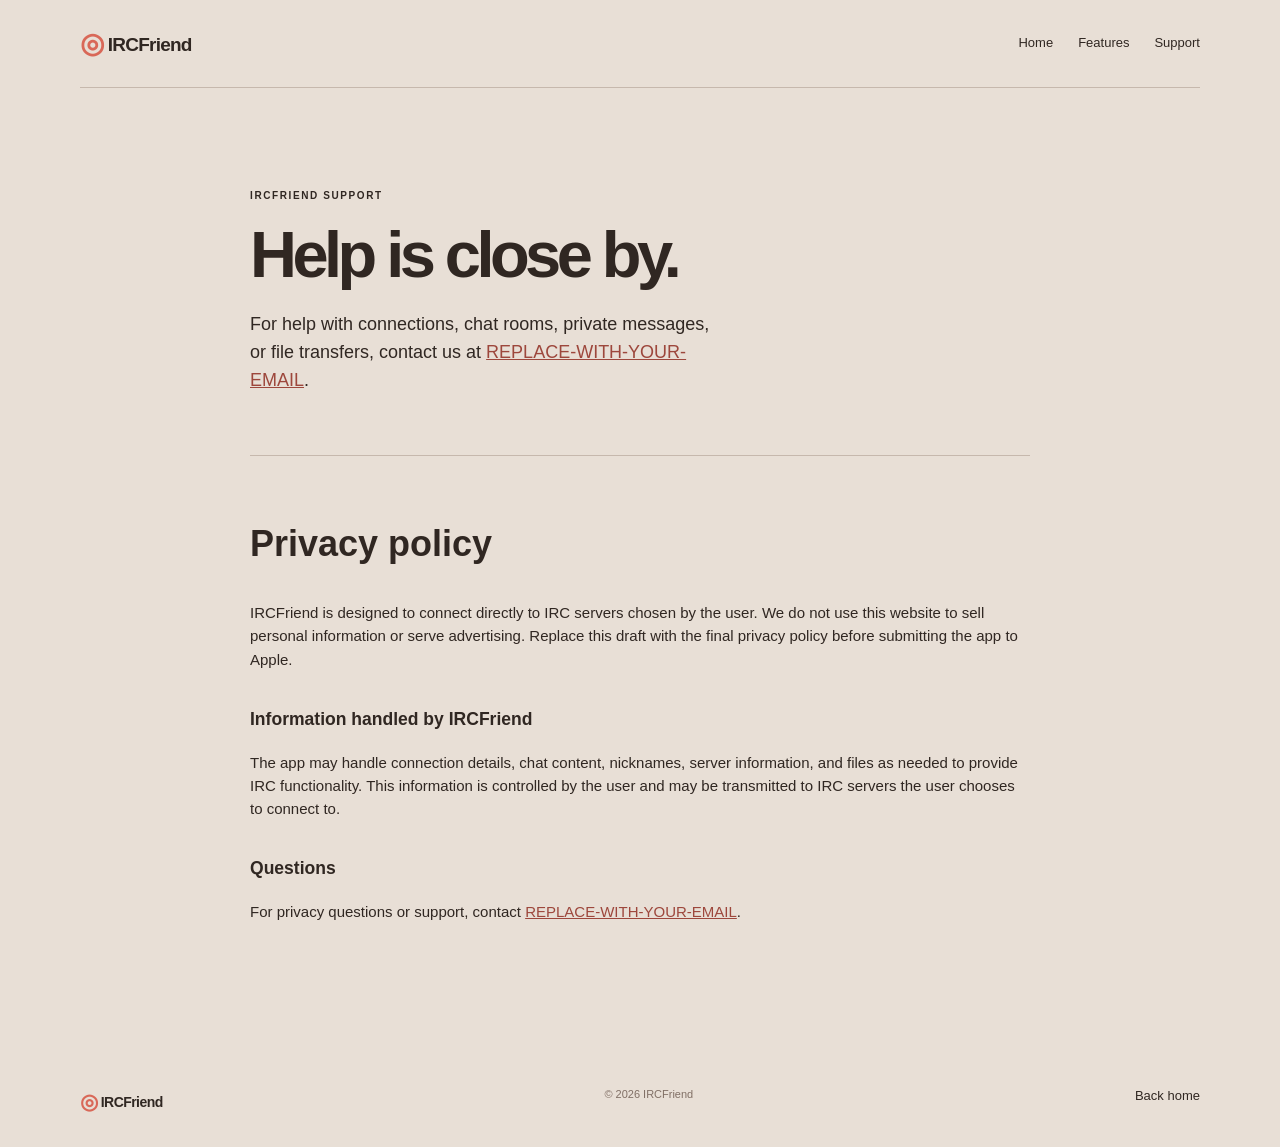
==== support.html @ 3aee5e6c "Add files via upload" ====
<!doctype html><html lang="en"><head><meta charset="utf-8"><meta name="viewport" content="width=device-width,initial-scale=1"><title>Support & Privacy — IRCFriend</title><link rel="stylesheet" href="styles.css"></head><body><header><a class="brand" href="index.html"><span>◎</span> IRCFriend</a><nav><a href="index.html">Home</a><a href="index.html#features">Features</a><a href="support.html">Support</a></nav></header><main class="narrow"><p class="eyebrow">IRCFriend support</p><h1>Help is close by.</h1><p class="lead">For help with connections, chat rooms, private messages, or file transfers, contact us at <a href="mailto:REPLACE-WITH-YOUR-EMAIL">REPLACE-WITH-YOUR-EMAIL</a>.</p><hr><h2>Privacy policy</h2><p>IRCFriend is designed to connect directly to IRC servers chosen by the user. We do not use this website to sell personal information or serve advertising. Replace this draft with the final privacy policy before submitting the app to Apple.</p><h3>Information handled by IRCFriend</h3><p>The app may handle connection details, chat content, nicknames, server information, and files as needed to provide IRC functionality. This information is controlled by the user and may be transmitted to IRC servers the user chooses to connect to.</p><h3>Questions</h3><p>For privacy questions or support, contact <a href="mailto:REPLACE-WITH-YOUR-EMAIL">REPLACE-WITH-YOUR-EMAIL</a>.</p></main><footer><a class="brand" href="index.html"><span>◎</span> IRCFriend</a><span>© 2026 IRCFriend</span><a href="index.html">Back home</a></footer></body></html>
---- styles.css ----
:root{--ink:#302722;--paper:#e8dfd6;--coral:#d96858;--blue:#658ca0;--line:#c6b8ad}*{box-sizing:border-box}body{margin:0;background:var(--paper);color:var(--ink);font:15px/1.55 Arial,Helvetica,sans-serif}header,footer,main{width:min(1120px,calc(100% - 48px));margin:auto}header{height:88px;display:flex;align-items:center;justify-content:space-between;border-bottom:1px solid var(--line)}.brand{font-weight:bold;font-size:19px;letter-spacing:-.04em;color:var(--ink);text-decoration:none}.brand span{font-size:28px;color:var(--coral);vertical-align:-2px}nav{display:flex;gap:25px;align-items:center}nav a,footer a{color:var(--ink);text-decoration:none;font-size:13px}.button{display:inline-block;background:var(--ink);color:var(--paper);padding:13px 19px;border-radius:99px;text-decoration:none;font-size:13px}.button b{margin-left:12px}.button.small{padding:9px 15px;border:1px solid var(--ink);background:transparent;color:var(--ink)}.hero{min-height:600px;display:grid;grid-template-columns:1fr 1fr;gap:70px;align-items:center;padding:80px 0}.eyebrow{text-transform:uppercase;letter-spacing:.16em;font-size:10px;font-weight:bold}.hero h1,h1{font-size:clamp(48px,6vw,78px);line-height:.96;letter-spacing:-.07em;margin:20px 0}.hero h1 i,h1 i,h2 i{font-family:Georgia,serif;font-weight:normal}.lead{font-size:18px;max-width:470px;margin:25px 0 30px}.chat{background:#f4eee8;border:1px solid var(--ink);box-shadow:14px 16px 0 #cbb8ac;transform:rotate(2deg)}.dots{padding:13px;border-bottom:1px solid var(--line);font-size:10px;color:var(--coral)}.dots span{display:block;text-align:center;margin-top:-13px;color:var(--ink)}.chat-inner{display:grid;grid-template-columns:42px 1fr 100px;min-height:270px}.chat-inner aside{padding:17px 10px;text-align:center;line-height:2.6;color:#a08e83}.chat-inner aside strong{color:var(--coral);font-size:20px}.chat-inner article{border-inline:1px solid var(--line);padding:18px 15px;font-size:11px}.chat-inner article p{margin:17px 0}.chat-inner article em{color:var(--coral);font-style:normal;font-weight:bold}.chat-inner article i{color:var(--blue);font-style:normal;font-weight:bold}.chat-inner article b{color:#b28726}.compose{border:1px solid var(--line);padding:9px;color:#a08e83;margin-top:54px}.people{text-align:left!important;font-size:10px}.people span{color:#6e8b73}.intro{padding:130px 0 80px;display:grid;grid-template-columns:1fr 2fr;gap:25px}.intro h2{font-size:clamp(42px,5vw,65px);line-height:1;letter-spacing:-.06em;margin:0}.intro>p:last-child{grid-column:2;max-width:390px}.features{display:grid;grid-template-columns:repeat(3,1fr);border-block:1px solid var(--line);margin-bottom:130px}.features article{padding:28px 28px 40px 0;border-right:1px solid var(--line)}.features article+article{padding-left:28px}.features article:last-child{border:0}.features small{color:#a08e83}.features h3{font-size:23px;letter-spacing:-.05em;margin:40px 0 12px}.features p{color:#6e5d54;max-width:250px}.download{background:var(--coral);color:var(--paper);padding:65px;display:grid;grid-template-columns:1fr 1fr;gap:60px}.download h2{font-size:clamp(42px,5vw,62px);line-height:1;margin:15px 0}.download>div:last-child{align-self:end;max-width:300px;font-family:Georgia,serif;font-size:19px}.light{background:var(--paper);color:var(--ink);font-family:Arial;font-size:13px}.download small{display:block;font:10px Arial;margin-top:14px;opacity:.8}.narrow{max-width:780px;padding:90px 0 120px}.narrow h1{font-size:65px}.narrow h2{font-size:36px;margin-top:55px}.narrow h3{margin-top:35px}.narrow a{color:#9d473c}.narrow hr{border:0;border-top:1px solid var(--line);margin:60px 0}footer{padding:28px 0;display:flex;justify-content:space-between;gap:20px;color:#806f65;font-size:11px}footer .brand{font-size:14px}footer .brand span{font-size:21px}@media(max-width:700px){header{height:72px}nav a:not(.button){display:none}.hero{display:block;padding:65px 0}.chat{margin-top:65px}.intro{display:block;padding:90px 0 60px}.intro h2{margin:20px 0}.features{display:block;margin-bottom:80px}.features article,.features article+article{border-right:0;border-bottom:1px solid var(--line);padding:25px 0 35px}.download{display:block;padding:45px 28px}.download>div:last-child{margin-top:45px}.narrow{padding:65px 0}.narrow h1{font-size:50px}footer{flex-wrap:wrap}}
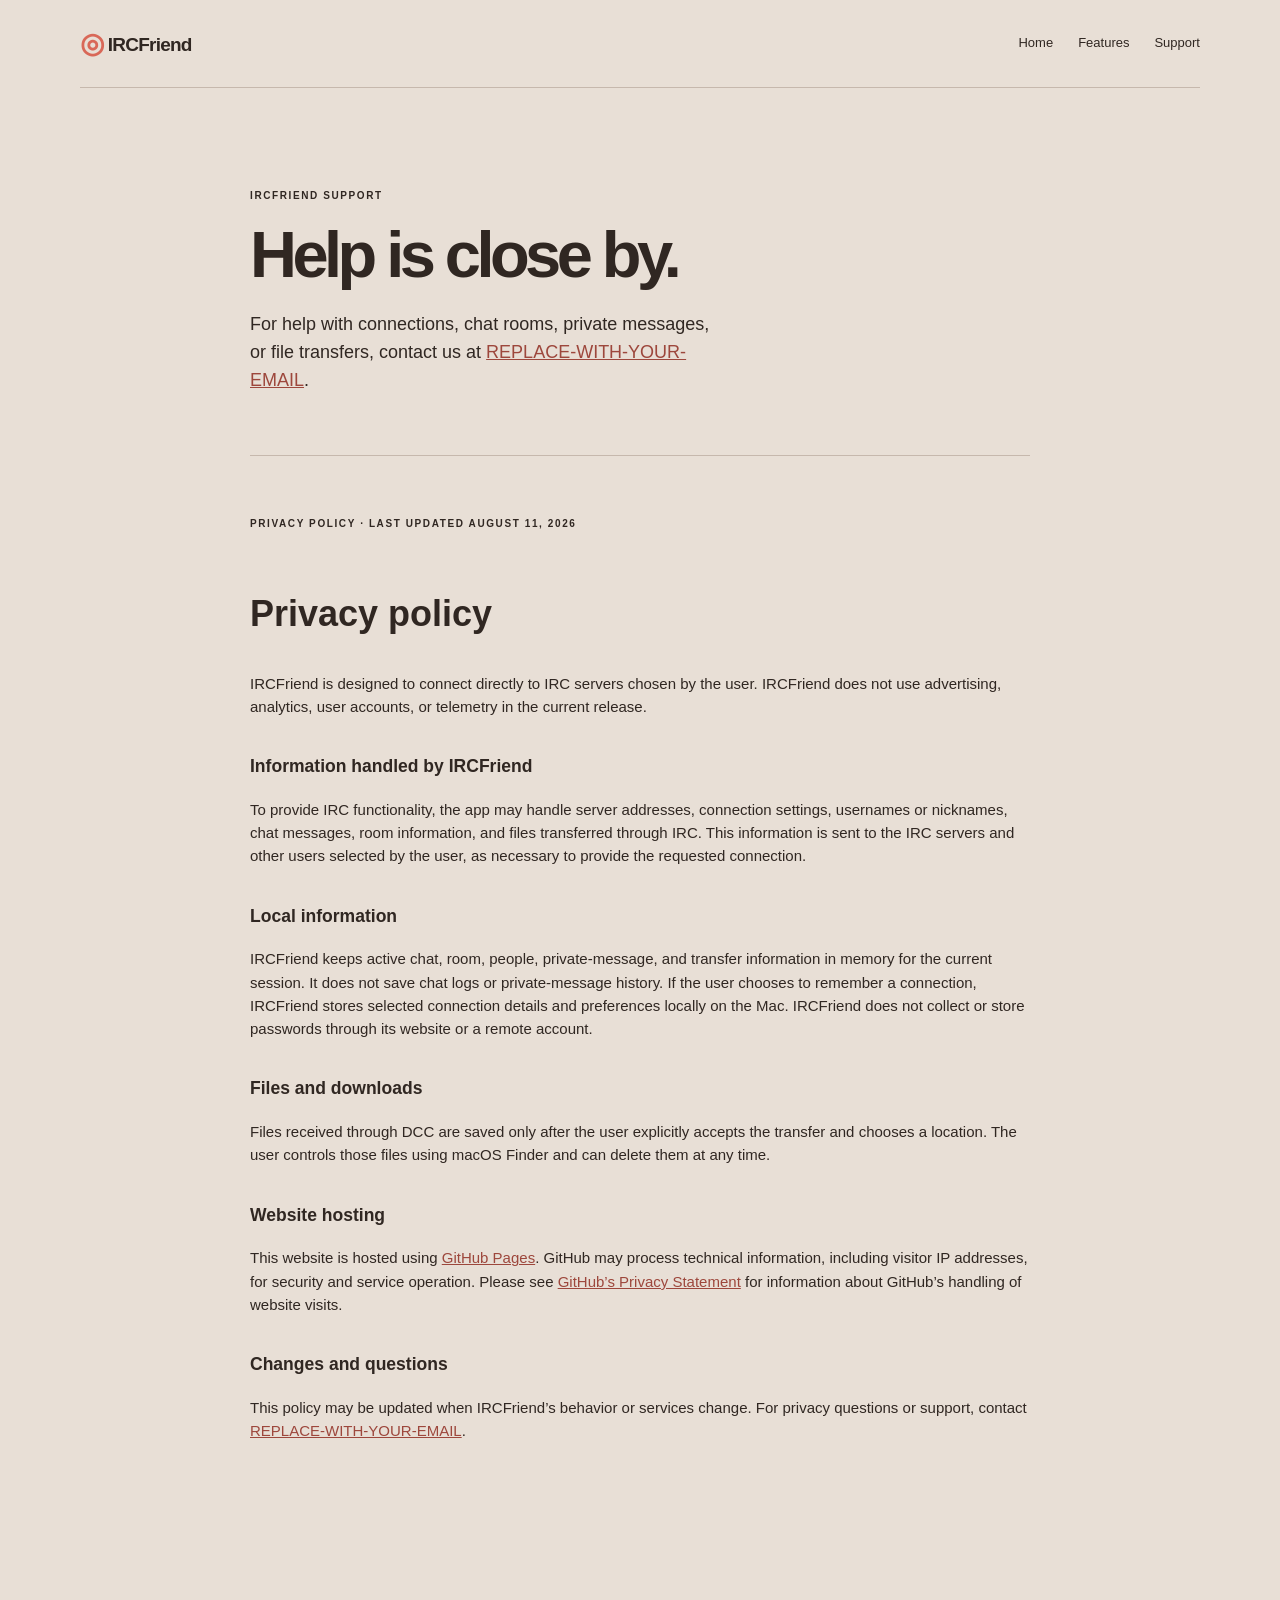
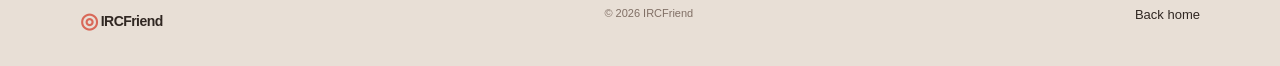
==== commit 8a0a2940: "Add files via upload" ====
--- a/support.html
+++ b/support.html
@@ -1 +1 @@
-<!doctype html><html lang="en"><head><meta charset="utf-8"><meta name="viewport" content="width=device-width,initial-scale=1"><title>Support & Privacy — IRCFriend</title><link rel="stylesheet" href="styles.css"></head><body><header><a class="brand" href="index.html"><span>◎</span> IRCFriend</a><nav><a href="index.html">Home</a><a href="index.html#features">Features</a><a href="support.html">Support</a></nav></header><main class="narrow"><p class="eyebrow">IRCFriend support</p><h1>Help is close by.</h1><p class="lead">For help with connections, chat rooms, private messages, or file transfers, contact us at <a href="mailto:REPLACE-WITH-YOUR-EMAIL">REPLACE-WITH-YOUR-EMAIL</a>.</p><hr><h2>Privacy policy</h2><p>IRCFriend is designed to connect directly to IRC servers chosen by the user. We do not use this website to sell personal information or serve advertising. Replace this draft with the final privacy policy before submitting the app to Apple.</p><h3>Information handled by IRCFriend</h3><p>The app may handle connection details, chat content, nicknames, server information, and files as needed to provide IRC functionality. This information is controlled by the user and may be transmitted to IRC servers the user chooses to connect to.</p><h3>Questions</h3><p>For privacy questions or support, contact <a href="mailto:REPLACE-WITH-YOUR-EMAIL">REPLACE-WITH-YOUR-EMAIL</a>.</p></main><footer><a class="brand" href="index.html"><span>◎</span> IRCFriend</a><span>© 2026 IRCFriend</span><a href="index.html">Back home</a></footer></body></html>
+<!doctype html><html lang="en"><head><meta charset="utf-8"><meta name="viewport" content="width=device-width,initial-scale=1"><title>Support & Privacy — IRCFriend</title><link rel="stylesheet" href="styles.css"></head><body><header><a class="brand" href="index.html"><span>◎</span> IRCFriend</a><nav><a href="index.html">Home</a><a href="index.html#features">Features</a><a href="support.html">Support</a></nav></header><main class="narrow"><p class="eyebrow">IRCFriend support</p><h1>Help is close by.</h1><p class="lead">For help with connections, chat rooms, private messages, or file transfers, contact us at <a href="mailto:REPLACE-WITH-YOUR-EMAIL">REPLACE-WITH-YOUR-EMAIL</a>.</p><hr><p class="eyebrow">Privacy policy · Last updated August 11, 2026</p><h2>Privacy policy</h2><p>IRCFriend is designed to connect directly to IRC servers chosen by the user. IRCFriend does not use advertising, analytics, user accounts, or telemetry in the current release.</p><h3>Information handled by IRCFriend</h3><p>To provide IRC functionality, the app may handle server addresses, connection settings, usernames or nicknames, chat messages, room information, and files transferred through IRC. This information is sent to the IRC servers and other users selected by the user, as necessary to provide the requested connection.</p><h3>Local information</h3><p>IRCFriend keeps active chat, room, people, private-message, and transfer information in memory for the current session. It does not save chat logs or private-message history. If the user chooses to remember a connection, IRCFriend stores selected connection details and preferences locally on the Mac. IRCFriend does not collect or store passwords through its website or a remote account.</p><h3>Files and downloads</h3><p>Files received through DCC are saved only after the user explicitly accepts the transfer and chooses a location. The user controls those files using macOS Finder and can delete them at any time.</p><h3>Website hosting</h3><p>This website is hosted using <a href="https://pages.github.com/" rel="noopener">GitHub Pages</a>. GitHub may process technical information, including visitor IP addresses, for security and service operation. Please see <a href="https://docs.github.com/en/site-policy/privacy-policies/github-privacy-statement" rel="noopener">GitHub’s Privacy Statement</a> for information about GitHub’s handling of website visits.</p><h3>Changes and questions</h3><p>This policy may be updated when IRCFriend’s behavior or services change. For privacy questions or support, contact <a href="mailto:REPLACE-WITH-YOUR-EMAIL">REPLACE-WITH-YOUR-EMAIL</a>.</p></main><footer><a class="brand" href="index.html"><span>◎</span> IRCFriend</a><span>© 2026 IRCFriend</span><a href="index.html">Back home</a></footer></body></html>
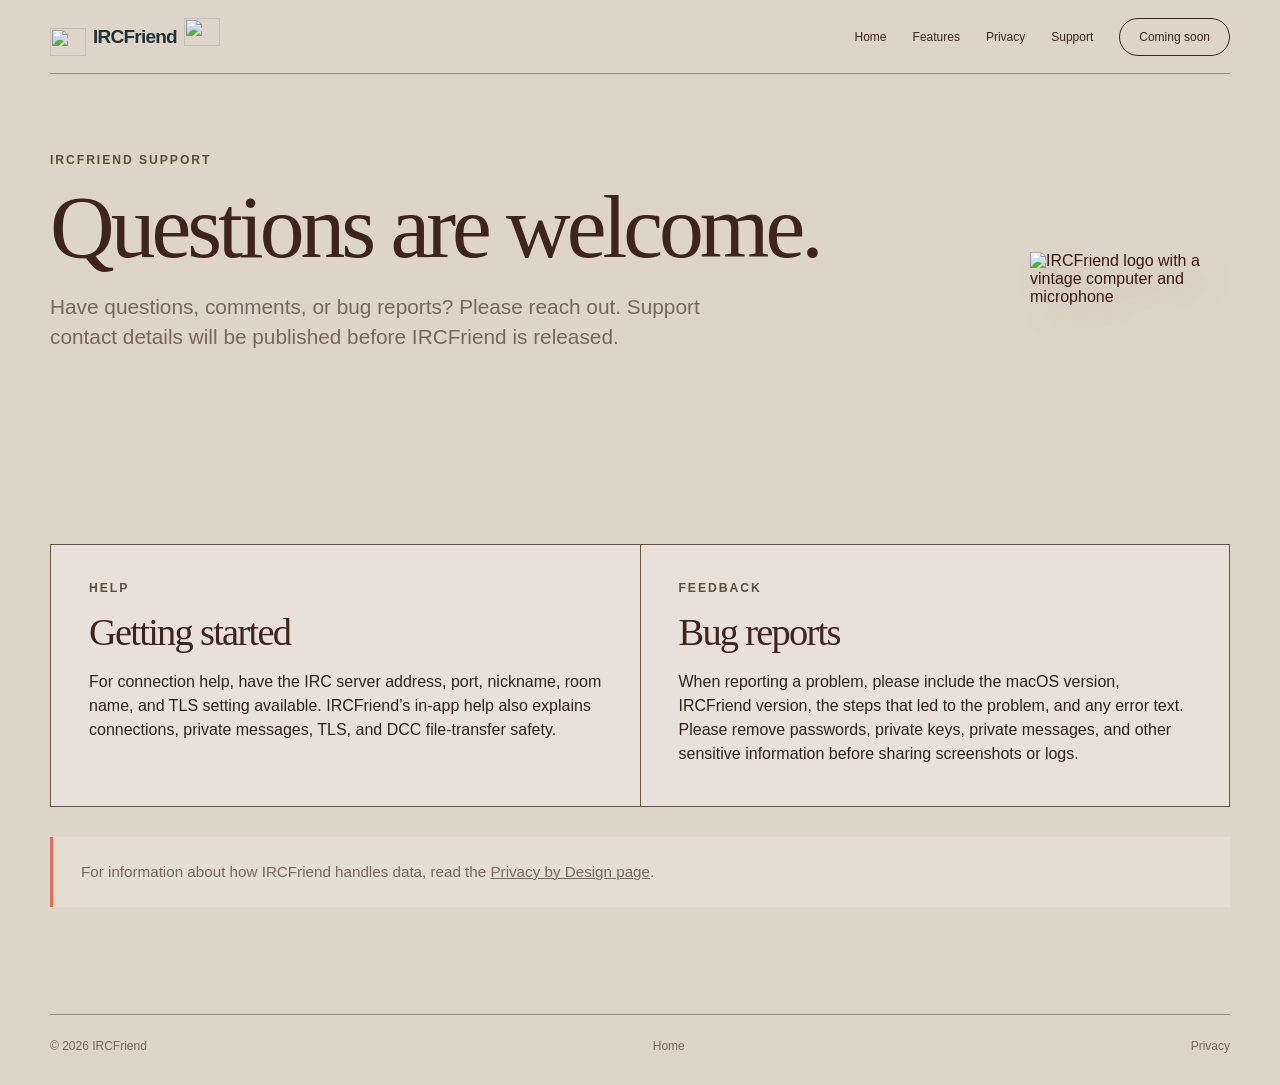
==== commit 6e73b062: "Upload IRCFriend website Add the approved local Home, Privacy, Features, and Support pages with thei" ====
--- a/support.html
+++ b/support.html
@@ -1 +1,74 @@
-<!doctype html><html lang="en"><head><meta charset="utf-8"><meta name="viewport" content="width=device-width,initial-scale=1"><title>Support & Privacy — IRCFriend</title><link rel="stylesheet" href="styles.css"></head><body><header><a class="brand" href="index.html"><span>◎</span> IRCFriend</a><nav><a href="index.html">Home</a><a href="index.html#features">Features</a><a href="support.html">Support</a></nav></header><main class="narrow"><p class="eyebrow">IRCFriend support</p><h1>Help is close by.</h1><p class="lead">For help with connections, chat rooms, private messages, or file transfers, contact us at <a href="mailto:REPLACE-WITH-YOUR-EMAIL">REPLACE-WITH-YOUR-EMAIL</a>.</p><hr><p class="eyebrow">Privacy policy · Last updated August 11, 2026</p><h2>Privacy policy</h2><p>IRCFriend is designed to connect directly to IRC servers chosen by the user. IRCFriend does not use advertising, analytics, user accounts, or telemetry in the current release.</p><h3>Information handled by IRCFriend</h3><p>To provide IRC functionality, the app may handle server addresses, connection settings, usernames or nicknames, chat messages, room information, and files transferred through IRC. This information is sent to the IRC servers and other users selected by the user, as necessary to provide the requested connection.</p><h3>Local information</h3><p>IRCFriend keeps active chat, room, people, private-message, and transfer information in memory for the current session. It does not save chat logs or private-message history. If the user chooses to remember a connection, IRCFriend stores selected connection details and preferences locally on the Mac. IRCFriend does not collect or store passwords through its website or a remote account.</p><h3>Files and downloads</h3><p>Files received through DCC are saved only after the user explicitly accepts the transfer and chooses a location. The user controls those files using macOS Finder and can delete them at any time.</p><h3>Website hosting</h3><p>This website is hosted using <a href="https://pages.github.com/" rel="noopener">GitHub Pages</a>. GitHub may process technical information, including visitor IP addresses, for security and service operation. Please see <a href="https://docs.github.com/en/site-policy/privacy-policies/github-privacy-statement" rel="noopener">GitHub’s Privacy Statement</a> for information about GitHub’s handling of website visits.</p><h3>Changes and questions</h3><p>This policy may be updated when IRCFriend’s behavior or services change. For privacy questions or support, contact <a href="mailto:REPLACE-WITH-YOUR-EMAIL">REPLACE-WITH-YOUR-EMAIL</a>.</p></main><footer><a class="brand" href="index.html"><span>◎</span> IRCFriend</a><span>© 2026 IRCFriend</span><a href="index.html">Back home</a></footer></body></html>
+<!doctype html>
+<html lang="en">
+<head>
+  <meta charset="utf-8">
+  <meta name="viewport" content="width=device-width, initial-scale=1">
+  <meta name="description" content="Support, comments, and bug reports for IRCFriend.">
+  <title>Support — IRCFriend</title>
+  <link rel="stylesheet" href="home.css">
+  <link rel="stylesheet" href="privacy.css">
+</head>
+<body id="top">
+  <header class="site-header">
+    <a class="brand" href="index.html" aria-label="IRCFriend home">
+      <img class="brand-bubble brand-bubble-coral" src="images/title-bubble-coral.svg" alt="">
+      <span>IRCFriend</span>
+      <img class="brand-bubble brand-bubble-gold" src="images/title-bubble-gold.svg" alt="">
+    </a>
+
+    <nav class="site-nav" aria-label="Main navigation">
+      <a href="index.html">Home</a>
+      <a href="features.html">Features</a>
+      <a href="privacy.html">Privacy</a>
+      <a href="support.html" aria-current="page">Support</a>
+      <a class="nav-button" href="index.html#download">Coming soon</a>
+    </nav>
+  </header>
+
+  <main class="privacy-page">
+    <section class="privacy-intro" aria-labelledby="support-title">
+      <p class="eyebrow">IRCFriend support</p>
+      <h1 id="support-title">Questions are welcome.</h1>
+      <p>
+        Have questions, comments, or bug reports? Please reach out. Support contact
+        details will be published before IRCFriend is released.
+      </p>
+        <img class="support-logo-art" src="images/ircfriend-logo-card-tone-computer-v4.png?v=1" alt="IRCFriend logo with a vintage computer and microphone">
+    </section>
+
+    <div class="privacy-grid">
+      <section class="privacy-section" aria-labelledby="help-title">
+        <p class="eyebrow">Help</p>
+        <h2 id="help-title">Getting started</h2>
+        <p>
+          For connection help, have the IRC server address, port, nickname, room name,
+          and TLS setting available. IRCFriend’s in-app help also explains connections,
+          private messages, TLS, and DCC file-transfer safety.
+        </p>
+      </section>
+
+      <section class="privacy-section" aria-labelledby="report-title">
+        <p class="eyebrow">Feedback</p>
+        <h2 id="report-title">Bug reports</h2>
+        <p>
+          When reporting a problem, please include the macOS version, IRCFriend version,
+          the steps that led to the problem, and any error text. Please remove passwords,
+          private keys, private messages, and other sensitive information before sharing
+          screenshots or logs.
+        </p>
+      </section>
+    </div>
+
+    <p class="privacy-note">
+      For information about how IRCFriend handles data, read the
+      <a href="privacy.html">Privacy by Design page</a>.
+    </p>
+  </main>
+
+  <footer class="site-footer">
+    <span>© 2026 IRCFriend</span>
+    <a href="index.html">Home</a>
+    <a href="privacy.html">Privacy</a>
+  </footer>
+</body>
+</html>
--- a/home.css
+++ b/home.css
@@ -0,0 +1,207 @@
+:root {
+  --page: #ded4c7;
+  --panel: #e9e1d9;
+  --ink: #3d241c;
+  --muted: #77675d;
+  --brown: #5d4d39;
+  --line: #66543e;
+  --gold: #c6a15b;
+  --gold-gray: #a79b83;
+  --privacy-coral: #e98170;
+  --coral: #e56b52;
+  --blue: #2bb4c2;
+  --bubble-green: #3e9b4b;
+  --orange: #d8792b;
+}
+
+* { box-sizing: border-box; }
+html { scroll-behavior: smooth; }
+body {
+  margin: 0;
+  background: var(--page);
+  color: var(--ink);
+  font-family: Arial, Helvetica, sans-serif;
+}
+img { display: block; max-width: 100%; }
+a { color: inherit; }
+
+.site-header {
+  width: min(1180px, calc(100% - 96px));
+  min-height: 74px;
+  margin: 0 auto;
+  display: flex;
+  align-items: center;
+  justify-content: space-between;
+  gap: 32px;
+  border-bottom: 1px solid rgba(93, 77, 57, .55);
+}
+.brand {
+  display: inline-flex;
+  align-items: center;
+  gap: 7px;
+  color: #203238;
+  font-size: 19px;
+  font-weight: 700;
+  letter-spacing: -.04em;
+  text-decoration: none;
+  white-space: nowrap;
+}
+.brand-bubble {
+  width: 36px;
+  height: 28px;
+  flex: 0 0 auto;
+  object-fit: contain;
+}
+.brand-bubble-coral { transform: translateY(5px); }
+.brand-bubble-gold { transform: translateY(-5px); }
+.site-nav { display: flex; align-items: center; gap: 26px; font-size: 12px; }
+.site-nav a { text-decoration: none; }
+.site-nav a:hover, .site-footer a:hover { text-decoration: underline; text-underline-offset: 4px; }
+.nav-button { padding: 11px 19px; border: 1px solid var(--ink); border-radius: 999px; }
+
+main { width: min(1180px, calc(100% - 96px)); margin: 0 auto; }
+.hero {
+  min-height: 760px;
+  display: grid;
+  grid-template-columns: minmax(260px, .8fr) minmax(0, 1.2fr);
+  align-items: start;
+  gap: 58px;
+  padding: 84px 0 76px;
+}
+.hero-copy { max-width: 420px; }
+h1, h2 { font-family: Baskerville, Georgia, "Times New Roman", serif; font-weight: 400; letter-spacing: -.045em; }
+h1 { margin: 0 0 46px; font-size: clamp(2.7rem, 4.4vw, 4.25rem); line-height: .98; }
+.hero-copy p {
+  max-width: 410px;
+  margin: 0;
+  color: var(--muted);
+  font-size: clamp(1rem, 1.6vw, 1.28rem);
+  line-height: 1.35;
+}
+.hero-art {
+  width: min(100%, 640px);
+  margin: 54px 0 0 auto;
+  transform: rotate(8deg);
+  transform-origin: center;
+  filter: drop-shadow(18px 24px 18px rgba(93, 77, 57, .18));
+}
+.hero-art img { width: 100%; opacity: .76; }
+
+.privacy-card {
+  display: grid;
+  grid-template-columns: 1fr 1fr;
+  min-height: 518px;
+  margin-bottom: 72px;
+  border: 1.5px solid var(--line);
+  background: var(--panel);
+  transform: rotate(-3deg);
+  transform-origin: center;
+  box-shadow: 16px 20px 0 rgba(93, 77, 57, .16);
+}
+.privacy-image {
+  display: flex;
+  align-items: center;
+  justify-content: center;
+  padding: 54px 72px;
+}
+.privacy-photo {
+  width: 100%;
+  border: 1px solid var(--privacy-coral);
+  border-radius: 24px;
+  overflow: hidden;
+  box-shadow:
+    0 0 0 2px var(--panel),
+    0 0 0 6px var(--gold-gray),
+    0 0 0 9px var(--brown);
+}
+.privacy-photo img {
+  width: 100%;
+  max-height: 420px;
+  object-fit: cover;
+  opacity: 1;
+}
+.privacy-copy {
+  display: flex;
+  flex-direction: column;
+  align-items: flex-start;
+  justify-content: center;
+  padding: 54px 58px;
+  border-left: 1px solid var(--line);
+}
+.privacy-copy h2 { margin: 0 0 28px; font-size: clamp(2.1rem, 4vw, 3.5rem); line-height: .98; }
+.privacy-copy p { max-width: 480px; margin: 0 0 32px; color: #302018; font-size: 1.06rem; line-height: 1.3; }
+.secondary-button {
+  display: inline-block;
+  padding: 12px 18px;
+  border: 1px solid var(--brown);
+  border-radius: 999px;
+  color: var(--brown);
+  font-size: .9rem;
+  text-decoration: none;
+}
+.secondary-button:hover { background: rgba(93, 77, 57, .08); }
+
+.download-note {
+  display: grid;
+  grid-template-columns: 1fr 1fr;
+  align-items: center;
+  gap: 30px;
+  padding: 34px 0 68px;
+  border-top: 1px solid rgba(93, 77, 57, .55);
+}
+.download-note h2 { margin: 0; font-size: clamp(2rem, 4vw, 3.1rem); }
+.download-note p { margin: 0; color: var(--muted); font-size: 1rem; }
+.download-action { justify-self: end; }
+.primary-button {
+  display: inline-flex;
+  align-items: center;
+  justify-content: center;
+  min-width: 206px;
+  padding: 15px 22px;
+  border-radius: 999px;
+  background: var(--brown);
+  color: var(--panel);
+  font-size: .95rem;
+  font-weight: 700;
+  text-align: center;
+  text-decoration: none;
+}
+.primary-button.is-disabled { opacity: .82; }
+.site-footer {
+  width: min(1180px, calc(100% - 96px));
+  margin: 0 auto;
+  display: flex;
+  justify-content: space-between;
+  gap: 24px;
+  padding: 24px 0 32px;
+  border-top: 1px solid rgba(93, 77, 57, .55);
+  color: var(--muted);
+  font-size: 12px;
+}
+.site-footer a { text-decoration: none; }
+
+@media (max-width: 820px) {
+  .site-header, main, .site-footer { width: min(100% - 40px, 600px); }
+  .site-header { min-height: 68px; }
+  .site-nav { gap: 14px; }
+  .hero { display: block; min-height: auto; padding: 62px 0 96px; }
+  .hero-copy { max-width: 520px; }
+  .hero-art { width: 94%; margin: 70px auto 18px; }
+  .privacy-card { grid-template-columns: 1fr; }
+  .privacy-copy { border-top: 1px solid var(--line); border-left: 0; }
+  .download-note { grid-template-columns: 1fr; }
+  .download-action { justify-self: start; }
+}
+@media (max-width: 520px) {
+  .site-header { flex-wrap: wrap; padding: 12px 0 10px; }
+  .brand { font-size: 17px; gap: 5px; }
+  .brand-bubble { width: 31px; height: 24px; }
+  .brand-bubble-coral { transform: translateY(4px); }
+  .brand-bubble-gold { transform: translateY(-4px); }
+  .site-nav { width: 100%; justify-content: space-between; gap: 8px; order: 3; font-size: 11px; }
+  .nav-button { padding: 9px 12px; }
+  .hero-art { width: 106%; margin-left: -3%; }
+  .privacy-image { padding: 28px; }
+  .privacy-copy { padding: 38px 28px; }
+  .site-footer { flex-direction: column; }
+}
--- a/privacy.css
+++ b/privacy.css
@@ -0,0 +1,114 @@
+.privacy-page {
+  padding: 78px 0 92px;
+}
+
+.privacy-intro {
+  position: relative;
+  min-height: 330px;
+  margin-bottom: 62px;
+}
+
+.privacy-intro .eyebrow,
+.privacy-section .eyebrow {
+  margin: 0 0 16px;
+  color: var(--brown);
+  font-size: .76rem;
+  font-weight: 700;
+  letter-spacing: .16em;
+  text-transform: uppercase;
+}
+
+.privacy-intro h1 {
+  margin: 0 0 24px;
+  font-size: clamp(3.2rem, 7vw, 6.2rem);
+  line-height: .92;
+}
+
+.privacy-intro p {
+  max-width: 680px;
+  margin: 0;
+  color: var(--muted);
+  font-size: clamp(1.05rem, 1.8vw, 1.3rem);
+  line-height: 1.45;
+}
+
+.privacy-intro-art {
+  position: absolute;
+  top: -30px;
+  right: 28px;
+  width: clamp(200px, 24vw, 270px);
+  border: 1px solid var(--line);
+  border-radius: 4px;
+  transform: rotate(4deg);
+  filter: drop-shadow(14px 18px 12px rgba(93, 77, 57, .18));
+}
+
+.support-logo-art {
+  position: absolute;
+  top: 100px;
+  right: 10px;
+  width: 190px;
+  opacity: 1 !important;
+  filter: contrast(1.12) saturate(1.08) drop-shadow(14px 18px 12px rgba(93, 77, 57, .18));
+}
+
+.privacy-grid {
+  display: grid;
+  grid-template-columns: repeat(2, minmax(0, 1fr));
+  gap: 1px;
+  border: 1px solid var(--line);
+  background: var(--line);
+}
+
+.privacy-section {
+  min-height: 260px;
+  padding: 34px 38px 40px;
+  background: var(--panel);
+}
+
+.privacy-section h2 {
+  margin: 0 0 18px;
+  font-size: clamp(1.8rem, 3vw, 2.65rem);
+  line-height: 1;
+}
+
+.privacy-section p {
+  margin: 0 0 14px;
+  color: #302018;
+  font-size: 1rem;
+  line-height: 1.5;
+}
+
+.privacy-section p:last-child { margin-bottom: 0; }
+.privacy-section a { text-underline-offset: 3px; }
+
+.privacy-note {
+  margin-top: 30px;
+  padding: 24px 28px;
+  border-left: 3px solid var(--coral);
+  background: rgba(233, 225, 217, .72);
+  color: var(--muted);
+  font-size: .95rem;
+  line-height: 1.45;
+}
+
+@media (max-width: 700px) {
+  .privacy-page { padding: 56px 0 68px; }
+  .privacy-intro { min-height: 0; margin-bottom: 42px; }
+  .privacy-grid { grid-template-columns: 1fr; }
+  .privacy-section { min-height: 0; padding: 30px 26px 34px; }
+  .privacy-intro-art {
+    position: static;
+    display: block;
+    width: min(100%, 260px);
+    margin: 36px auto 0;
+    transform: rotate(3deg);
+  }
+
+  .support-logo-art {
+    position: static;
+    display: block;
+    width: min(100%, 190px);
+    margin: 36px auto 0;
+  }
+}
